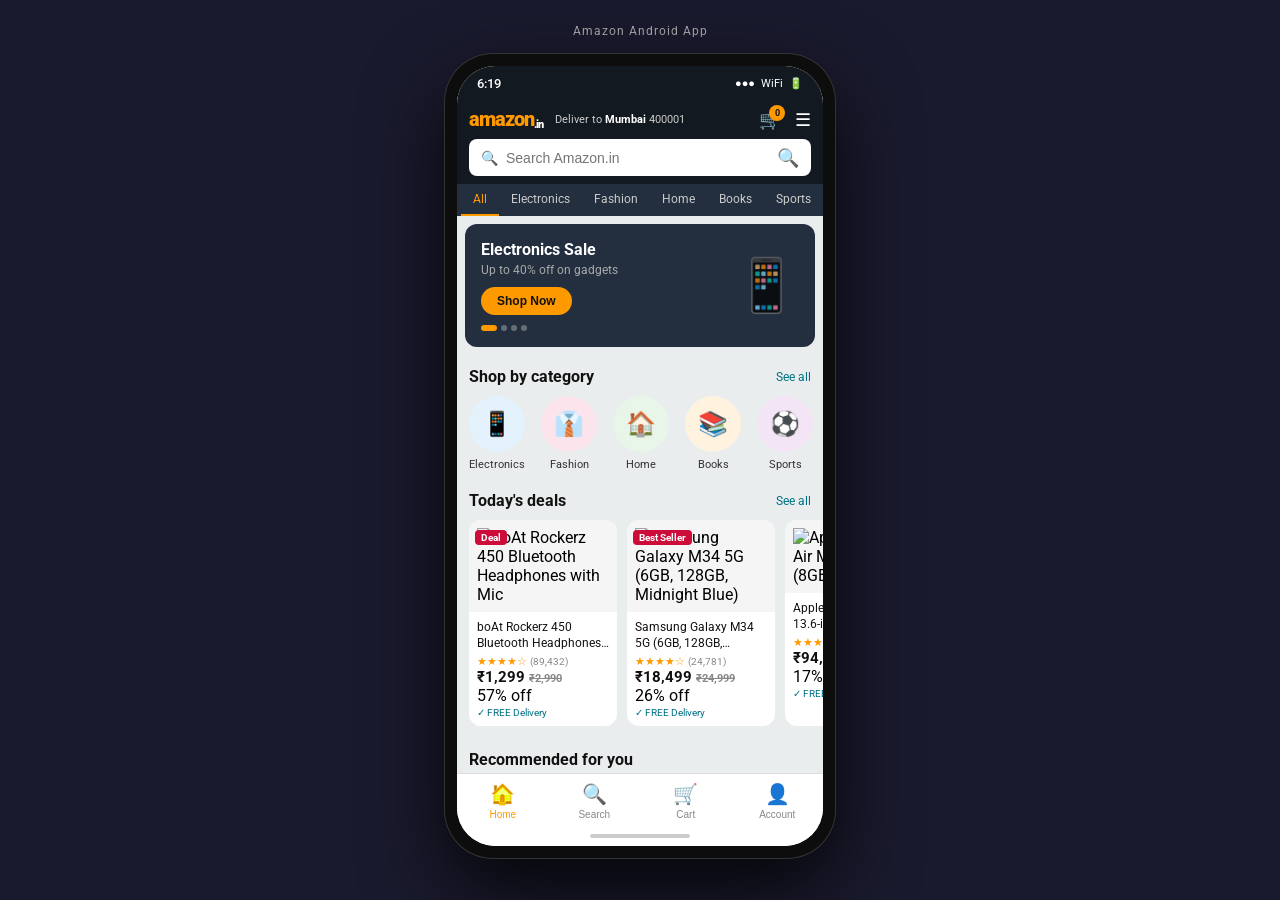
==== index.html @ 2bf2f140 "feat: restructure amazon android app into modular architecture - Extract monolithic HTML into separa" ====
<!DOCTYPE html>
<html lang="en">
<head>
    <meta charset="UTF-8">
    <meta name="viewport" content="width=device-width, initial-scale=1.0">
    <title>Amazon Android App</title>
    <link href="https://fonts.googleapis.com/css2?family=Roboto:wght@400;500;700;900&display=swap" rel="stylesheet">
    <link rel="stylesheet" href="assets/css/styles.css">
</head>
<body>
    <div class="scene">
        <div class="label">Amazon Android App</div>
        <div class="device">
            <div class="device-inner">

                <!-- STATUS BAR -->
                <div class="status-bar">
                    <span class="status-time" id="statusTime">9:41</span>
                    <div class="status-icons">
                        <span>&#9679;&#9679;&#9679;</span>
                        <span>WiFi</span>
                        <span>&#128267;</span>
                    </div>
                </div>

                <!-- SCROLLABLE APP -->
                <div class="app-scroll" id="appScroll">

                    <!-- HOME PAGE -->
                    <div id="homePage">
                        <!-- TOP BAR -->
                        <div class="top-bar">
                            <div class="top-bar-row1">
                                <div class="logo-txt">amazon<span>.in</span></div>
                                <div class="deliver-chip">Deliver to <b>Mumbai</b> 400001</div>
                                <div class="top-icons">
                                    <div class="top-icon" onclick="showPage('cart')">&#128722;<div class="badge-dot" id="cartBadge">0</div></div>
                                    <div class="top-icon">&#9776;</div>
                                </div>
                            </div>
                            <div class="search-row" onclick="focusSearch()">
                                <span style="color:#888;font-size:14px">&#128269;</span>
                                <input id="searchBox" placeholder="Search Amazon.in" style="font-size:14px" onkeydown="if(event.key==='Enter')doSearch()">
                                <span class="search-icon" onclick="doSearch()">&#128269;</span>
                            </div>
                        </div>

                        <!-- CAT TABS -->
                        <div class="cat-tabs" id="catTabs">
                            <div class="cat-tab active" onclick="setTab(this,'All')">All</div>
                            <div class="cat-tab" onclick="setTab(this,'Electronics')">Electronics</div>
                            <div class="cat-tab" onclick="setTab(this,'Fashion')">Fashion</div>
                            <div class="cat-tab" onclick="setTab(this,'Home')">Home</div>
                            <div class="cat-tab" onclick="setTab(this,'Books')">Books</div>
                            <div class="cat-tab" onclick="setTab(this,'Sports')">Sports</div>
                            <div class="cat-tab" onclick="setTab(this,'Toys')">Toys</div>
                            <div class="cat-tab" onclick="setTab(this,'Beauty')">Beauty</div>
                        </div>

                        <!-- BANNER -->
                        <div class="banner" id="heroBanner">
                            <div class="banner-content">
                                <h3 id="bannerTitle">Electronics Sale</h3>
                                <p id="bannerSub">Up to 40% off on gadgets</p>
                                <button class="banner-btn" id="bannerBtn" onclick="bannerClick()">Shop Now</button>
                                <div class="banner-dots">
                                    <div class="bdot a" id="bd0"></div>
                                    <div class="bdot" id="bd1"></div>
                                    <div class="bdot" id="bd2"></div>
                                    <div class="bdot" id="bd3"></div>
                                </div>
                            </div>
                            <div class="banner-emoji" id="bannerEmoji">&#128241;</div>
                        </div>

                        <!-- CATEGORIES -->
                        <div class="sec-hdr">
                            <h4>Shop by category</h4>
                            <a>See all</a>
                        </div>
                        <div class="cat-icons">
                            <div class="cat-icon-item" onclick="filterCat('Electronics')">
                                <div class="cat-circle" style="background:#E3F2FD">&#128241;</div>
                                <span>Electronics</span>
                            </div>
                            <div class="cat-icon-item" onclick="filterCat('Fashion')">
                                <div class="cat-circle" style="background:#FCE4EC">&#128084;</div>
                                <span>Fashion</span>
                            </div>
                            <div class="cat-icon-item" onclick="filterCat('Home')">
                                <div class="cat-circle" style="background:#E8F5E9">&#127968;</div>
                                <span>Home</span>
                            </div>
                            <div class="cat-icon-item" onclick="filterCat('Books')">
                                <div class="cat-circle" style="background:#FFF3E0">&#128218;</div>
                                <span>Books</span>
                            </div>
                            <div class="cat-icon-item" onclick="filterCat('Sports')">
                                <div class="cat-circle" style="background:#F3E5F5">&#9917;</div>
                                <span>Sports</span>
                            </div>
                            <div class="cat-icon-item" onclick="filterCat('Toys')">
                                <div class="cat-circle" style="background:#E0F7FA">&#127921;</div>
                                <span>Toys</span>
                            </div>
                            <div class="cat-icon-item" onclick="filterCat('Beauty')">
                                <div class="cat-circle" style="background:#FBE9E7">&#128138;</div>
                                <span>Beauty</span>
                            </div>
                            <div class="cat-icon-item" onclick="filterCat('Grocery')">
                                <div class="cat-circle" style="background:#E8F5E9">&#127825;</div>
                                <span>Grocery</span>
                            </div>
                        </div>

                        <!-- DEALS -->
                        <div class="sec-hdr">
                            <h4 id="dealsTitle">Today's deals</h4>
                            <a onclick="filterCat('All')">See all</a>
                        </div>
                        <div class="deals-row" id="dealsRow"></div>

                        <!-- PRODUCTS -->
                        <div class="sec-hdr">
                            <h4 id="prodTitle">Recommended for you</h4>
                        </div>
                        <div class="product-list" id="prodList"></div>
                    </div>

                    <!-- PRODUCT DETAIL PAGE -->
                    <div id="detailPage" style="display:none">
                        <div class="pd-topbar">
                            <div class="pd-back" onclick="goHome()">&#8592;</div>
                            <input class="pd-search" placeholder="Search Amazon.in" value="">
                            <div class="pd-icons">
                                <span style="color:#fff;font-size:18px;cursor:pointer" onclick="showPage('cart')">&#128722;</span>
                                <span style="color:#fff;font-size:18px;cursor:pointer">&#8942;</span>
                            </div>
                        </div>
                        <div id="pdContent"></div>
                    </div>

                    <!-- CART PAGE -->
                    <div id="cartPage" style="display:none">
                        <div class="cart-topbar">
                            <div class="pd-back" onclick="goHome()" style="color:#fff;font-size:20px;cursor:pointer">&#8592;</div>
                            <div class="cart-topbar-title">My Cart (<span id="cartCountH">0</span>)</div>
                        </div>
                        <div class="cart-body" id="cartBody"></div>
                    </div>

                </div>

                <!-- BOTTOM NAV -->
                <div class="bottom-nav">
                    <button class="nav-btn active" id="navHome" onclick="goHome();setNav('navHome')">
                        <span class="n-icon">&#127968;</span>
                        <span class="n-label">Home</span>
                    </button>
                    <button class="nav-btn" id="navSearch" onclick="setNav('navSearch')">
                        <span class="n-icon">&#128269;</span>
                        <span class="n-label">Search</span>
                    </button>
                    <button class="nav-btn" id="navCart" onclick="showPage('cart');setNav('navCart')">
                        <span class="n-icon">&#128722;</span>
                        <span class="n-label">Cart</span>
                    </button>
                    <button class="nav-btn" id="navAccount" onclick="setNav('navAccount')">
                        <span class="n-icon">&#128100;</span>
                        <span class="n-label">Account</span>
                    </button>
                </div>

                <!-- HOME INDICATOR -->
                <div class="home-indicator">
                    <div class="home-bar"></div>
                </div>

                <!-- TOAST -->
                <div class="toast-r" id="toastR"></div>

            </div>
        </div>
    </div>

    <script src="assets/js/app.js"></script>
</body>
</html>
---- assets/css/styles.css ----
/* Amazon Android App Styles */

/* RESET AND BASE STYLES */
* {
    margin: 0;
    padding: 0;
    box-sizing: border-box;
}

body {
    font-family: 'Roboto', Arial, sans-serif;
    background: #1a1a2e;
    display: flex;
    justify-content: center;
    padding: 24px 12px 40px;
    min-height: 100vh;
}

.scene {
    display: flex;
    flex-direction: column;
    align-items: center;
    gap: 16px;
}

.label {
    color: #aaa;
    font-size: 12px;
    letter-spacing: 1px;
}

/* ANDROID DEVICE FRAME */
.device {
    width: 390px;
    background: #0d0d0d;
    border-radius: 48px;
    padding: 12px;
    box-shadow: 0 0 0 1px #333, 0 32px 80px rgba(0, 0, 0, 0.8);
}

.device-inner {
    background: #fff;
    border-radius: 38px;
    overflow: hidden;
    height: 780px;
    display: flex;
    flex-direction: column;
    position: relative;
}

/* STATUS BAR */
.status-bar {
    background: #131921;
    padding: 10px 20px 6px;
    display: flex;
    justify-content: space-between;
    align-items: center;
    flex-shrink: 0;
}

.status-time {
    color: #fff;
    font-size: 13px;
    font-weight: 500;
}

.status-icons {
    display: flex;
    gap: 6px;
    align-items: center;
}

.status-icons span {
    color: #fff;
    font-size: 11px;
}

/* SCROLLABLE CONTENT */
.app-scroll {
    flex: 1;
    overflow-y: auto;
    background: #EAEDED;
    scroll-behavior: smooth;
}

.app-scroll::-webkit-scrollbar {
    display: none;
}

/* TOP APP BAR */
.top-bar {
    background: #131921;
    padding: 10px 12px 8px;
    position: sticky;
    top: 0;
    z-index: 100;
}

.top-bar-row1 {
    display: flex;
    align-items: center;
    gap: 8px;
    margin-bottom: 8px;
}

.logo-txt {
    color: #FF9900;
    font-size: 20px;
    font-weight: 900;
    letter-spacing: -1px;
}

.logo-txt span {
    color: #fff;
    font-size: 11px;
    vertical-align: bottom;
}

.deliver-chip {
    color: #ccc;
    font-size: 11px;
    margin-left: 4px;
}

.deliver-chip b {
    color: #fff;
}

.top-icons {
    margin-left: auto;
    display: flex;
    gap: 14px;
}

.top-icon {
    color: #fff;
    font-size: 18px;
    cursor: pointer;
    position: relative;
}

.badge-dot {
    position: absolute;
    top: -4px;
    right: -4px;
    background: #FF9900;
    color: #111;
    font-size: 9px;
    width: 16px;
    height: 16px;
    border-radius: 50%;
    display: flex;
    align-items: center;
    justify-content: center;
    font-weight: 700;
}

.search-row {
    display: flex;
    align-items: center;
    background: #fff;
    border-radius: 8px;
    padding: 8px 12px;
    gap: 8px;
}

.search-row input {
    flex: 1;
    border: none;
    outline: none;
    font-size: 14px;
    color: #111;
    background: transparent;
}

.search-icon {
    color: #FF9900;
    font-size: 18px;
    cursor: pointer;
}

/* CATEGORY TABS */
.cat-tabs {
    background: #232F3E;
    display: flex;
    overflow-x: auto;
    padding: 0 4px;
}

.cat-tabs::-webkit-scrollbar {
    display: none;
}

.cat-tab {
    color: #ccc;
    font-size: 12px;
    padding: 8px 12px;
    white-space: nowrap;
    cursor: pointer;
    border-bottom: 2px solid transparent;
    flex-shrink: 0;
}

.cat-tab.active {
    color: #FF9900;
    border-bottom-color: #FF9900;
}

/* BANNER */
.banner {
    background: #232F3E;
    margin: 8px;
    border-radius: 12px;
    padding: 16px;
    display: flex;
    align-items: center;
    justify-content: space-between;
    cursor: pointer;
    position: relative;
    overflow: hidden;
}

.banner-content h3 {
    color: #fff;
    font-size: 16px;
    font-weight: 700;
    margin-bottom: 4px;
}

.banner-content p {
    color: #aaa;
    font-size: 12px;
    margin-bottom: 10px;
}

.banner-btn {
    background: #FF9900;
    color: #111;
    border: none;
    border-radius: 20px;
    padding: 7px 16px;
    font-size: 12px;
    font-weight: 700;
    cursor: pointer;
}

.banner-emoji {
    font-size: 52px;
    opacity: .7;
}

.banner-dots {
    display: flex;
    gap: 4px;
    margin-top: 10px;
}

.bdot {
    width: 6px;
    height: 6px;
    border-radius: 50%;
    background: rgba(255, 255, 255, .3);
}

.bdot.a {
    background: #FF9900;
    width: 16px;
    border-radius: 3px;
}

/* SECTION HEADER */
.sec-hdr {
    display: flex;
    align-items: center;
    justify-content: space-between;
    padding: 12px 12px 6px;
}

.sec-hdr h4 {
    font-size: 16px;
    font-weight: 700;
    color: #111;
}

.sec-hdr a {
    color: #007185;
    font-size: 12px;
    cursor: pointer;
}

/* CATEGORY ICONS ROW */
.cat-icons {
    display: flex;
    overflow-x: auto;
    padding: 4px 12px 8px;
    gap: 16px;
}

.cat-icons::-webkit-scrollbar {
    display: none;
}

.cat-icon-item {
    display: flex;
    flex-direction: column;
    align-items: center;
    gap: 6px;
    cursor: pointer;
    flex-shrink: 0;
}

.cat-circle {
    width: 56px;
    height: 56px;
    border-radius: 50%;
    display: flex;
    align-items: center;
    justify-content: center;
    font-size: 24px;
}

.cat-icon-item span {
    font-size: 11px;
    color: #333;
    text-align: center;
    max-width: 60px;
    line-height: 1.2;
}

/* DEAL CARDS */
.deals-row {
    display: flex;
    overflow-x: auto;
    padding: 4px 12px 12px;
    gap: 10px;
}

.deals-row::-webkit-scrollbar {
    display: none;
}

.deal-card {
    background: #fff;
    border-radius: 12px;
    width: 148px;
    flex-shrink: 0;
    overflow: hidden;
    cursor: pointer;
}

.deal-card:active {
    opacity: .9;
}

.deal-img {
    width: 148px;
    height: 148px;
    object-fit: contain;
    background: #f5f5f5;
    padding: 8px;
}

.deal-info {
    padding: 8px;
}

.deal-badge {
    background: #CC0C39;
    color: #fff;
    font-size: 10px;
    font-weight: 700;
    padding: 2px 6px;
    border-radius: 4px;
    display: inline-block;
    margin-bottom: 4px;
}

.deal-name {
    font-size: 12px;
    color: #111;
    line-height: 1.3;
    margin-bottom: 4px;
    display: -webkit-box;
    -webkit-line-clamp: 2;
    line-clamp: 2;
    -webkit-box-orient: vertical;
    overflow: hidden;
}

.deal-price {
    font-size: 15px;
    font-weight: 700;
    color: #111;
}

.deal-was {
    font-size: 11px;
    color: #888;
    text-decoration: line-through;
}

.deal-prime {
    color: #007185;
    font-size: 10px;
    margin-top: 2px;
}

.deal-stars {
    color: #FF9900;
    font-size: 11px;
}

/* PRODUCT LIST */
.product-list {
    padding: 0 8px 8px;
}

.prod-item {
    background: #fff;
    border-radius: 12px;
    display: flex;
    gap: 10px;
    padding: 10px;
    margin-bottom: 8px;
    cursor: pointer;
}

.prod-item:active {
    opacity: .9;
}

.prod-thumb {
    width: 90px;
    height: 90px;
    object-fit: contain;
    border-radius: 8px;
    background: #f5f5f5;
    flex-shrink: 0;
}

.prod-body {
    flex: 1;
    min-width: 0;
}

.prod-name {
    font-size: 13px;
    color: #111;
    line-height: 1.4;
    margin-bottom: 4px;
    display: -webkit-box;
    -webkit-line-clamp: 2;
    line-clamp: 2;
    -webkit-box-orient: vertical;
    overflow: hidden;
}

.prod-stars {
    color: #FF9900;
    font-size: 12px;
}

.prod-stars span {
    color: #555;
    font-size: 11px;
}

.prod-price {
    font-size: 16px;
    font-weight: 700;
    color: #111;
    margin-top: 2px;
}

.prod-was {
    font-size: 11px;
    color: #888;
}

.prod-off {
    color: #CC0C39;
    font-size: 11px;
    font-weight: 700;
}

.prod-prime {
    color: #007185;
    font-size: 11px;
}

.prod-cart-btn {
    background: #FFD814;
    border: none;
    border-radius: 20px;
    padding: 6px 14px;
    font-size: 12px;
    font-weight: 700;
    color: #111;
    cursor: pointer;
    margin-top: 6px;
    width: 100%;
}

/* PRODUCT DETAIL PAGE */
.pd-page {
    background: #fff;
    display: none;
}

.pd-page.show {
    display: block;
}

.pd-topbar {
    background: #131921;
    padding: 12px;
    display: flex;
    align-items: center;
    gap: 10px;
}

.pd-back {
    color: #fff;
    font-size: 20px;
    cursor: pointer;
    padding: 4px;
}

.pd-search {
    flex: 1;
    background: rgba(255, 255, 255, .12);
    border-radius: 6px;
    padding: 8px 12px;
    color: #fff;
    font-size: 13px;
    border: none;
    outline: none;
}

.pd-icons {
    display: flex;
    gap: 12px;
}

.pd-main-img {
    width: 100%;
    height: 280px;
    object-fit: contain;
    background: #f5f5f5;
    padding: 16px;
}

.pd-img-dots {
    display: flex;
    justify-content: center;
    gap: 5px;
    padding: 6px 0;
    background: #f5f5f5;
}

.pd-img-dot {
    width: 6px;
    height: 6px;
    border-radius: 50%;
    background: #ccc;
}

.pd-img-dot.a {
    background: #FF9900;
}

.pd-body {
    padding: 14px;
}

.pd-brand-tag {
    color: #007185;
    font-size: 12px;
    margin-bottom: 4px;
    cursor: pointer;
}

.pd-title {
    font-size: 15px;
    color: #111;
    line-height: 1.5;
    margin-bottom: 8px;
}

.pd-rating-row {
    display: flex;
    align-items: center;
    gap: 8px;
    margin-bottom: 10px;
}

.pd-rating-pill {
    background: #388E3C;
    color: #fff;
    font-size: 12px;
    padding: 3px 8px;
    border-radius: 4px;
    font-weight: 700;
}

.pd-rev-count {
    color: #007185;
    font-size: 12px;
    cursor: pointer;
}

.pd-price-block {
    background: #FFF3E0;
    border-radius: 10px;
    padding: 12px;
    margin-bottom: 10px;
}

.pd-current-price {
    font-size: 26px;
    font-weight: 700;
    color: #B12704;
}

.pd-save-row {
    display: flex;
    gap: 8px;
    align-items: center;
    margin-top: 2px;
}

.pd-mrp {
    font-size: 13px;
    color: #888;
}

.pd-off-badge {
    background: #CC0C39;
    color: #fff;
    font-size: 11px;
    padding: 2px 6px;
    border-radius: 4px;
    font-weight: 700;
}

.pd-prime-row {
    display: flex;
    align-items: center;
    gap: 6px;
    margin-top: 6px;
}

.pd-prime-badge {
    background: #007185;
    color: #fff;
    font-size: 11px;
    padding: 3px 8px;
    border-radius: 4px;
}

.pd-delivery {
    font-size: 12px;
    color: #555;
}

.pd-section {
    border-top: .5px solid #eee;
    padding: 12px 0;
}

.pd-section h5 {
    font-size: 13px;
    font-weight: 700;
    color: #111;
    margin-bottom: 6px;
}

.pd-section p {
    font-size: 13px;
    color: #444;
    line-height: 1.6;
}

.pd-row {
    display: flex;
    gap: 8px;
    padding: 4px 0;
    font-size: 13px;
}

.pd-row .lbl {
    color: #888;
    min-width: 90px;
}

.pd-row .val {
    color: #111;
    flex: 1;
}

.pd-stock {
    color: #388E3C;
    font-size: 13px;
    font-weight: 700;
    margin-bottom: 8px;
}

.qty-ctrl {
    display: flex;
    align-items: center;
    gap: 12px;
    margin: 10px 0;
}

.qty-btn-r {
    background: #f0f0f0;
    border: 1px solid #ddd;
    width: 34px;
    height: 34px;
    border-radius: 50%;
    font-size: 20px;
    font-weight: 300;
    cursor: pointer;
    display: flex;
    align-items: center;
    justify-content: center;
}

.qty-num-r {
    font-size: 16px;
    font-weight: 700;
    min-width: 24px;
    text-align: center;
}

.btn-addcart {
    width: 100%;
    background: #FFD814;
    border: 1px solid #FCD200;
    border-radius: 24px;
    padding: 13px;
    font-size: 15px;
    font-weight: 700;
    color: #111;
    cursor: pointer;
    margin-bottom: 8px;
}

.btn-buynow {
    width: 100%;
    background: #FF9900;
    border: 1px solid #e88a00;
    border-radius: 24px;
    padding: 13px;
    font-size: 15px;
    font-weight: 700;
    color: #111;
    cursor: pointer;
}

/* CART PAGE */
.cart-page {
    background: #EAEDED;
    display: none;
}

.cart-page.show {
    display: block;
}

.cart-topbar {
    background: #131921;
    padding: 12px 14px;
    display: flex;
    align-items: center;
    gap: 10px;
}

.cart-topbar-title {
    color: #fff;
    font-size: 17px;
    font-weight: 700;
    flex: 1;
}

.cart-body {
    padding: 8px;
}

.cart-card {
    background: #fff;
    border-radius: 12px;
    padding: 12px;
    margin-bottom: 8px;
}

.cart-item-row {
    display: flex;
    gap: 10px;
    margin-bottom: 10px;
}

.cart-item-img {
    width: 80px;
    height: 80px;
    object-fit: contain;
    background: #f5f5f5;
    border-radius: 8px;
    flex-shrink: 0;
}

.cart-item-det {
    flex: 1;
}

.cart-item-name {
    font-size: 13px;
    color: #111;
    line-height: 1.4;
    margin-bottom: 4px;
    display: -webkit-box;
    -webkit-line-clamp: 2;
    line-clamp: 2;
    -webkit-box-orient: vertical;
    overflow: hidden;
}

.cart-item-price {
    font-size: 16px;
    font-weight: 700;
    color: #B12704;
}

.cart-item-prime {
    color: #007185;
    font-size: 11px;
}

.cart-controls {
    display: flex;
    align-items: center;
    gap: 10px;
    border-top: .5px solid #eee;
    padding-top: 8px;
}

.cart-qty-btn {
    background: #f0f0f0;
    border: 1px solid #ddd;
    width: 30px;
    height: 30px;
    border-radius: 6px;
    font-size: 16px;
    cursor: pointer;
}

.cart-qty-num {
    font-size: 14px;
    font-weight: 700;
    min-width: 20px;
    text-align: center;
}

.cart-del-btn {
    margin-left: auto;
    color: #CC0C39;
    font-size: 12px;
    cursor: pointer;
    border: 1px solid #ddd;
    padding: 5px 10px;
    border-radius: 6px;
    background: #fff;
}

.cart-summary {
    background: #fff;
    border-radius: 12px;
    padding: 14px;
    margin-bottom: 8px;
}

.cart-summary h4 {
    font-size: 14px;
    color: #888;
    margin-bottom: 8px;
    text-transform: uppercase;
    letter-spacing: .5px;
}

.cart-row {
    display: flex;
    justify-content: space-between;
    font-size: 14px;
    padding: 3px 0;
}

.cart-row.total {
    font-size: 16px;
    font-weight: 700;
    color: #B12704;
    border-top: .5px solid #eee;
    margin-top: 6px;
    padding-top: 8px;
}

.btn-checkout-r {
    width: 100%;
    background: #FFD814;
    border: none;
    border-radius: 24px;
    padding: 15px;
    font-size: 16px;
    font-weight: 700;
    color: #111;
    cursor: pointer;
    margin-top: 4px;
}

.empty-cart-r {
    padding: 60px 20px;
    text-align: center;
}

.empty-cart-r .icon {
    font-size: 64px;
    margin-bottom: 16px;
}

.empty-cart-r h3 {
    font-size: 18px;
    color: #111;
    margin-bottom: 8px;
}

.empty-cart-r p {
    font-size: 13px;
    color: #888;
}

/* BOTTOM NAV */
.bottom-nav {
    background: #fff;
    border-top: .5px solid #ddd;
    display: flex;
    flex-shrink: 0;
    padding-bottom: env(safe-area-inset-bottom, 4px);
}

.nav-btn {
    flex: 1;
    padding: 8px 4px 6px;
    display: flex;
    flex-direction: column;
    align-items: center;
    gap: 3px;
    cursor: pointer;
    border: none;
    background: none;
}

.nav-btn .n-icon {
    font-size: 20px;
}

.nav-btn .n-label {
    font-size: 10px;
    color: #888;
}

.nav-btn.active .n-label {
    color: #FF9900;
}

.nav-btn.active .n-icon {
    filter: sepia(1) saturate(5) hue-rotate(5deg);
}

/* TOAST */
.toast-r {
    position: absolute;
    bottom: 70px;
    left: 50%;
    transform: translateX(-50%);
    background: #333;
    color: #fff;
    padding: 10px 20px;
    border-radius: 20px;
    font-size: 13px;
    white-space: nowrap;
    opacity: 0;
    transition: opacity .3s;
    pointer-events: none;
    z-index: 200;
}

.toast-r.show {
    opacity: 1;
}

/* ANDROID HOME INDICATOR */
.home-indicator {
    height: 20px;
    display: flex;
    align-items: center;
    justify-content: center;
    background: #fff;
    flex-shrink: 0;
}

.home-bar {
    width: 100px;
    height: 4px;
    background: #ccc;
    border-radius: 2px;
}

/* WISHLIST */
.wish-btn {
    position: absolute;
    top: 8px;
    right: 8px;
    background: rgba(255, 255, 255, .9);
    border: none;
    border-radius: 50%;
    width: 30px;
    height: 30px;
    font-size: 16px;
    cursor: pointer;
    display: flex;
    align-items: center;
    justify-content: center;
}
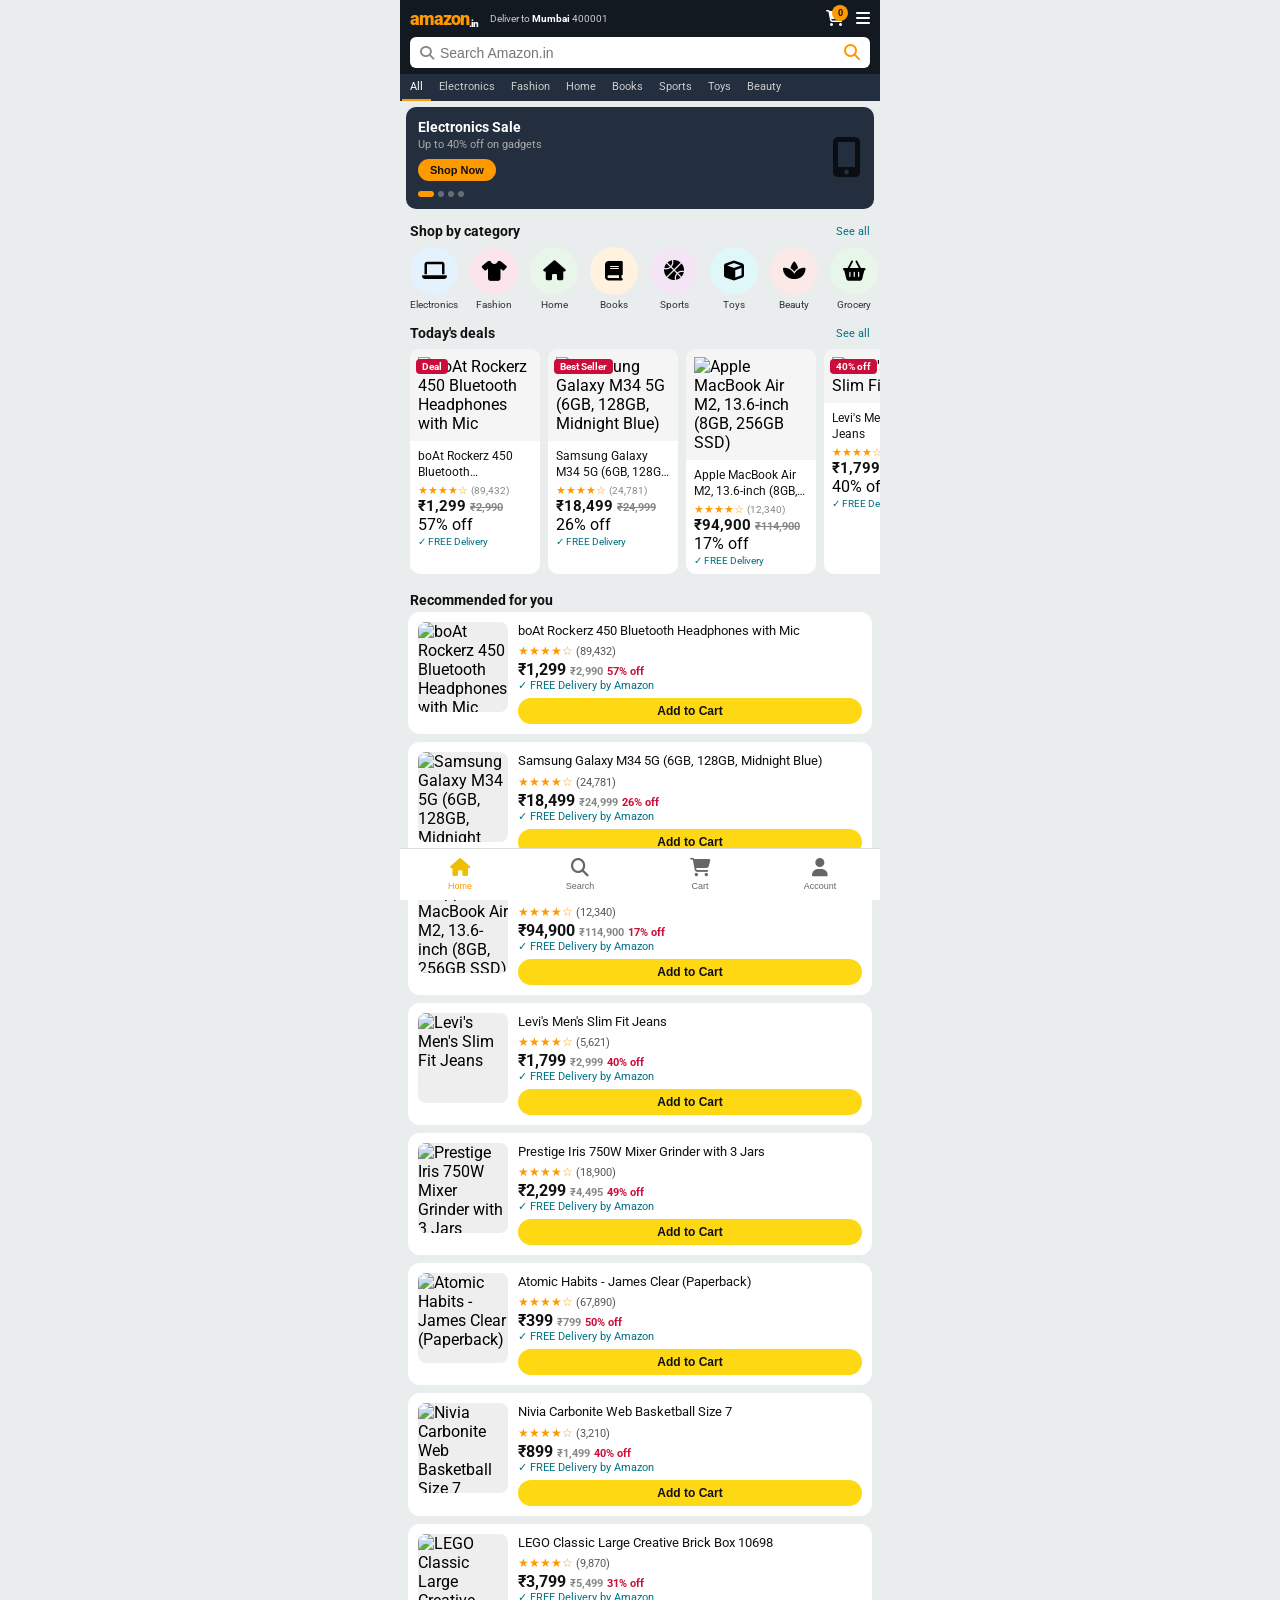
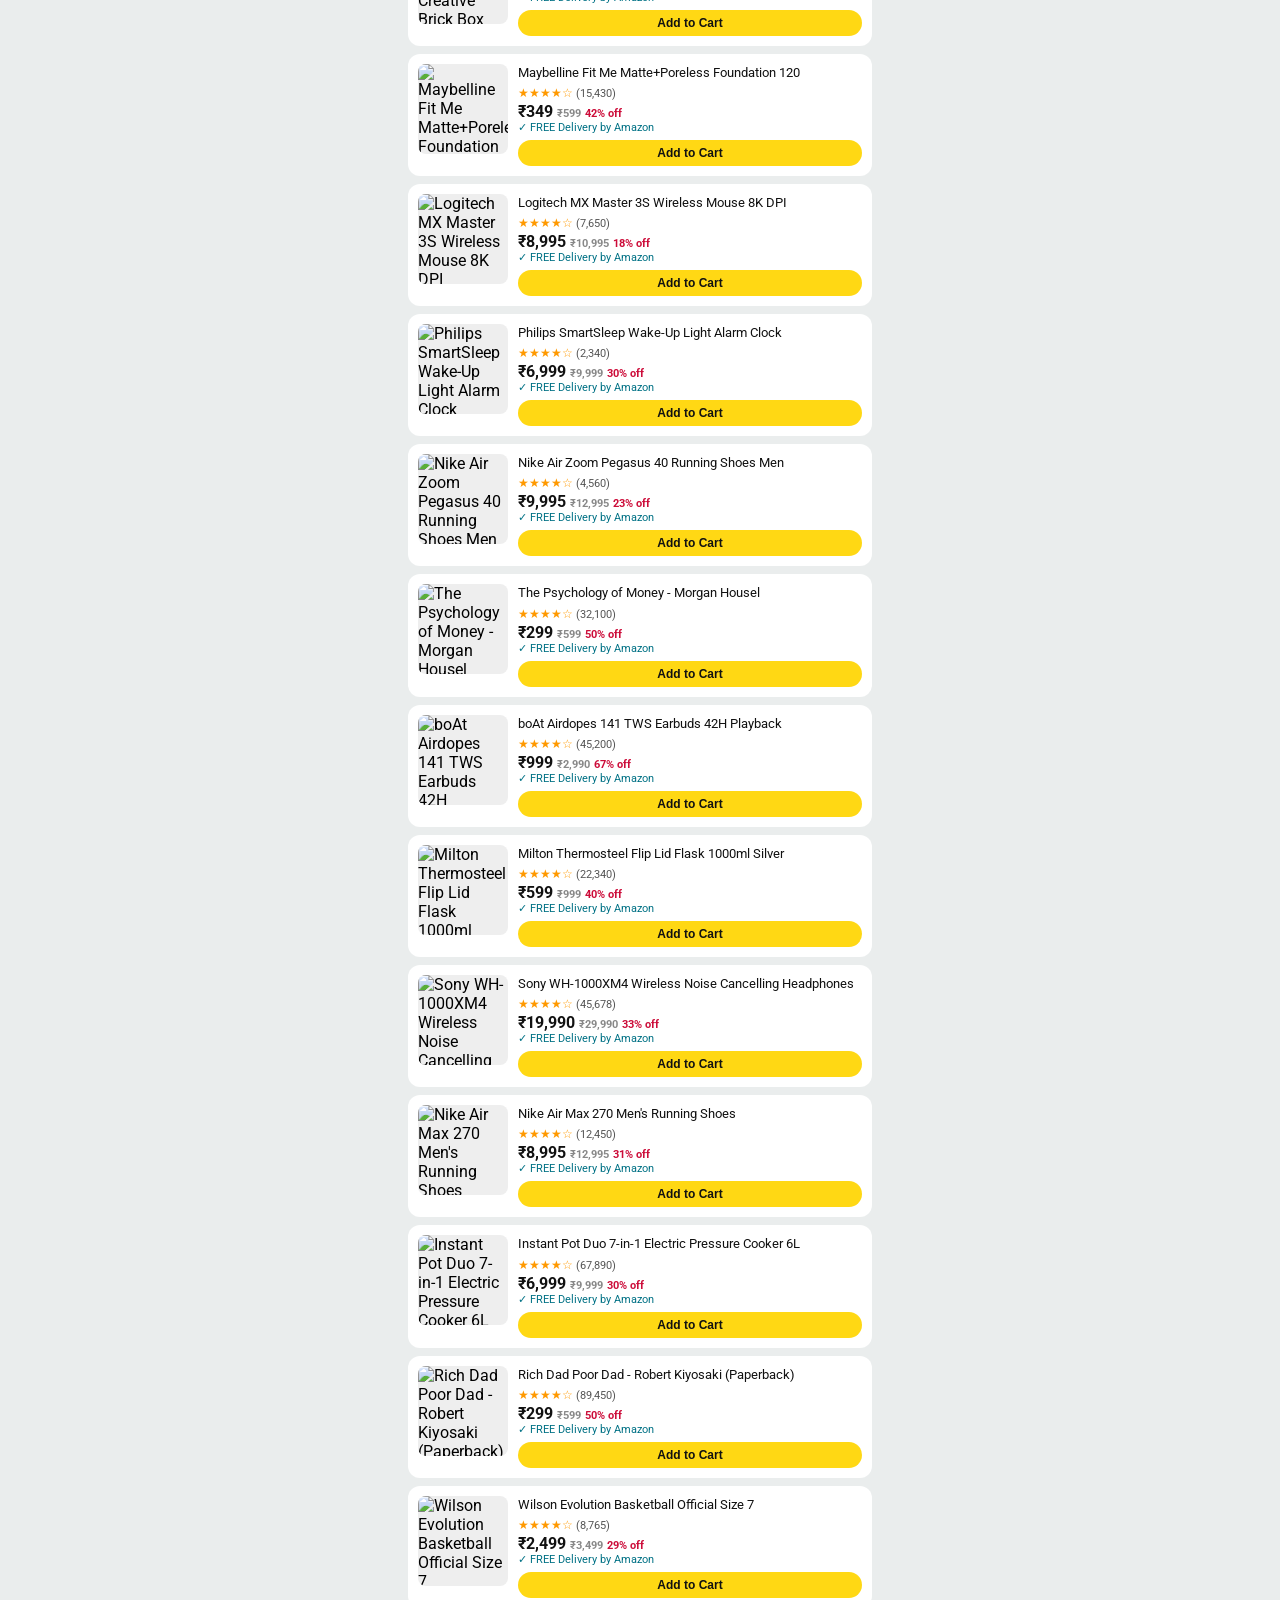
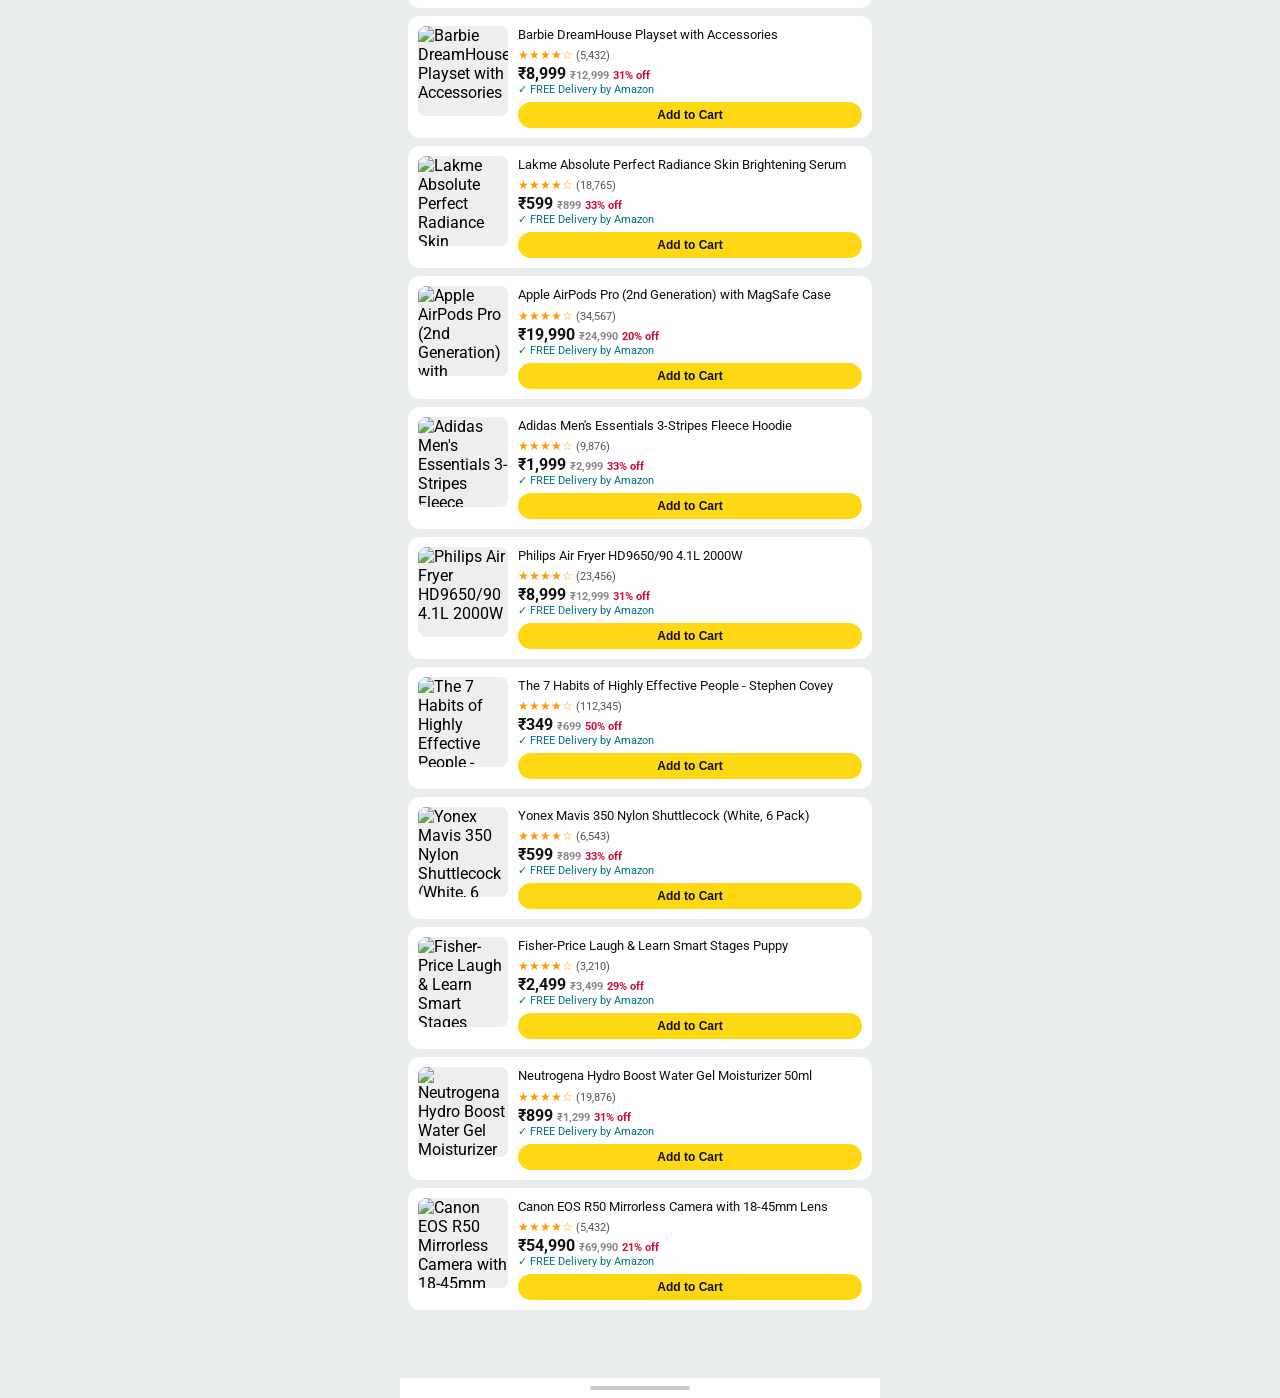
==== commit 56e3984f: "feat: transform amazon android app to production-ready full-screen experience - Replace all emoji ic" ====
--- a/index.html
+++ b/index.html
@@ -5,23 +5,11 @@
     <meta name="viewport" content="width=device-width, initial-scale=1.0">
     <title>Amazon Android App</title>
     <link href="https://fonts.googleapis.com/css2?family=Roboto:wght@400;500;700;900&display=swap" rel="stylesheet">
+    <link rel="stylesheet" href="https://cdnjs.cloudflare.com/ajax/libs/font-awesome/6.4.0/css/all.min.css">
     <link rel="stylesheet" href="assets/css/styles.css">
 </head>
 <body>
-    <div class="scene">
-        <div class="label">Amazon Android App</div>
-        <div class="device">
-            <div class="device-inner">
-
-                <!-- STATUS BAR -->
-                <div class="status-bar">
-                    <span class="status-time" id="statusTime">9:41</span>
-                    <div class="status-icons">
-                        <span>&#9679;&#9679;&#9679;</span>
-                        <span>WiFi</span>
-                        <span>&#128267;</span>
-                    </div>
-                </div>
+    <div class="app-container">
 
                 <!-- SCROLLABLE APP -->
                 <div class="app-scroll" id="appScroll">
@@ -34,14 +22,14 @@
                                 <div class="logo-txt">amazon<span>.in</span></div>
                                 <div class="deliver-chip">Deliver to <b>Mumbai</b> 400001</div>
                                 <div class="top-icons">
-                                    <div class="top-icon" onclick="showPage('cart')">&#128722;<div class="badge-dot" id="cartBadge">0</div></div>
-                                    <div class="top-icon">&#9776;</div>
+                                    <div class="top-icon" onclick="showPage('cart')"><i class="fas fa-shopping-cart"></i><div class="badge-dot" id="cartBadge">0</div></div>
+                                    <div class="top-icon"><i class="fas fa-bars"></i></div>
                                 </div>
                             </div>
                             <div class="search-row" onclick="focusSearch()">
-                                <span style="color:#888;font-size:14px">&#128269;</span>
+                                <i class="fas fa-search" style="color:#888;font-size:14px"></i>
                                 <input id="searchBox" placeholder="Search Amazon.in" style="font-size:14px" onkeydown="if(event.key==='Enter')doSearch()">
-                                <span class="search-icon" onclick="doSearch()">&#128269;</span>
+                                <span class="search-icon" onclick="doSearch()"><i class="fas fa-search"></i></span>
                             </div>
                         </div>
 
@@ -70,7 +58,7 @@
                                     <div class="bdot" id="bd3"></div>
                                 </div>
                             </div>
-                            <div class="banner-emoji" id="bannerEmoji">&#128241;</div>
+                            <div class="banner-emoji" id="bannerEmoji"><i class="fas fa-mobile-alt"></i></div>
                         </div>
 
                         <!-- CATEGORIES -->
@@ -80,35 +68,35 @@
                         </div>
                         <div class="cat-icons">
                             <div class="cat-icon-item" onclick="filterCat('Electronics')">
-                                <div class="cat-circle" style="background:#E3F2FD">&#128241;</div>
+                                <div class="cat-circle" style="background:#E3F2FD"><i class="fas fa-laptop"></i></div>
                                 <span>Electronics</span>
                             </div>
                             <div class="cat-icon-item" onclick="filterCat('Fashion')">
-                                <div class="cat-circle" style="background:#FCE4EC">&#128084;</div>
+                                <div class="cat-circle" style="background:#FCE4EC"><i class="fas fa-tshirt"></i></div>
                                 <span>Fashion</span>
                             </div>
                             <div class="cat-icon-item" onclick="filterCat('Home')">
-                                <div class="cat-circle" style="background:#E8F5E9">&#127968;</div>
+                                <div class="cat-circle" style="background:#E8F5E9"><i class="fas fa-home"></i></div>
                                 <span>Home</span>
                             </div>
                             <div class="cat-icon-item" onclick="filterCat('Books')">
-                                <div class="cat-circle" style="background:#FFF3E0">&#128218;</div>
+                                <div class="cat-circle" style="background:#FFF3E0"><i class="fas fa-book"></i></div>
                                 <span>Books</span>
                             </div>
                             <div class="cat-icon-item" onclick="filterCat('Sports')">
-                                <div class="cat-circle" style="background:#F3E5F5">&#9917;</div>
+                                <div class="cat-circle" style="background:#F3E5F5"><i class="fas fa-basketball-ball"></i></div>
                                 <span>Sports</span>
                             </div>
                             <div class="cat-icon-item" onclick="filterCat('Toys')">
-                                <div class="cat-circle" style="background:#E0F7FA">&#127921;</div>
+                                <div class="cat-circle" style="background:#E0F7FA"><i class="fas fa-cube"></i></div>
                                 <span>Toys</span>
                             </div>
                             <div class="cat-icon-item" onclick="filterCat('Beauty')">
-                                <div class="cat-circle" style="background:#FBE9E7">&#128138;</div>
+                                <div class="cat-circle" style="background:#FBE9E7"><i class="fas fa-spa"></i></div>
                                 <span>Beauty</span>
                             </div>
                             <div class="cat-icon-item" onclick="filterCat('Grocery')">
-                                <div class="cat-circle" style="background:#E8F5E9">&#127825;</div>
+                                <div class="cat-circle" style="background:#E8F5E9"><i class="fas fa-shopping-basket"></i></div>
                                 <span>Grocery</span>
                             </div>
                         </div>
@@ -130,11 +118,11 @@
                     <!-- PRODUCT DETAIL PAGE -->
                     <div id="detailPage" style="display:none">
                         <div class="pd-topbar">
-                            <div class="pd-back" onclick="goHome()">&#8592;</div>
+                            <div class="pd-back" onclick="goHome()"><i class="fas fa-arrow-left"></i></div>
                             <input class="pd-search" placeholder="Search Amazon.in" value="">
                             <div class="pd-icons">
-                                <span style="color:#fff;font-size:18px;cursor:pointer" onclick="showPage('cart')">&#128722;</span>
-                                <span style="color:#fff;font-size:18px;cursor:pointer">&#8942;</span>
+                                <span style="color:#fff;font-size:18px;cursor:pointer" onclick="showPage('cart')"><i class="fas fa-shopping-cart"></i></span>
+                                <span style="color:#fff;font-size:18px;cursor:pointer"><i class="fas fa-ellipsis-v"></i></span>
                             </div>
                         </div>
                         <div id="pdContent"></div>
@@ -143,7 +131,7 @@
                     <!-- CART PAGE -->
                     <div id="cartPage" style="display:none">
                         <div class="cart-topbar">
-                            <div class="pd-back" onclick="goHome()" style="color:#fff;font-size:20px;cursor:pointer">&#8592;</div>
+                            <div class="pd-back" onclick="goHome()" style="color:#fff;font-size:20px;cursor:pointer"><i class="fas fa-arrow-left"></i></div>
                             <div class="cart-topbar-title">My Cart (<span id="cartCountH">0</span>)</div>
                         </div>
                         <div class="cart-body" id="cartBody"></div>
@@ -154,19 +142,19 @@
                 <!-- BOTTOM NAV -->
                 <div class="bottom-nav">
                     <button class="nav-btn active" id="navHome" onclick="goHome();setNav('navHome')">
-                        <span class="n-icon">&#127968;</span>
+                        <span class="n-icon"><i class="fas fa-home"></i></span>
                         <span class="n-label">Home</span>
                     </button>
                     <button class="nav-btn" id="navSearch" onclick="setNav('navSearch')">
-                        <span class="n-icon">&#128269;</span>
+                        <span class="n-icon"><i class="fas fa-search"></i></span>
                         <span class="n-label">Search</span>
                     </button>
                     <button class="nav-btn" id="navCart" onclick="showPage('cart');setNav('navCart')">
-                        <span class="n-icon">&#128722;</span>
+                        <span class="n-icon"><i class="fas fa-shopping-cart"></i></span>
                         <span class="n-label">Cart</span>
                     </button>
                     <button class="nav-btn" id="navAccount" onclick="setNav('navAccount')">
-                        <span class="n-icon">&#128100;</span>
+                        <span class="n-icon"><i class="fas fa-user"></i></span>
                         <span class="n-label">Account</span>
                     </button>
                 </div>
@@ -180,8 +168,6 @@
                 <div class="toast-r" id="toastR"></div>
 
             </div>
-        </div>
-    </div>
 
     <script src="assets/js/app.js"></script>
 </body>
--- a/assets/css/styles.css
+++ b/assets/css/styles.css
@@ -9,70 +9,19 @@
 
 body {
     font-family: 'Roboto', Arial, sans-serif;
-    background: #1a1a2e;
-    display: flex;
-    justify-content: center;
-    padding: 24px 12px 40px;
+    background: #EAEDED;
+    margin: 0;
+    padding: 0;
     min-height: 100vh;
-}
-
-.scene {
-    display: flex;
-    flex-direction: column;
-    align-items: center;
-    gap: 16px;
-}
-
-.label {
-    color: #aaa;
-    font-size: 12px;
-    letter-spacing: 1px;
-}
-
-/* ANDROID DEVICE FRAME */
-.device {
-    width: 390px;
-    background: #0d0d0d;
-    border-radius: 48px;
-    padding: 12px;
-    box-shadow: 0 0 0 1px #333, 0 32px 80px rgba(0, 0, 0, 0.8);
-}
-
-.device-inner {
-    background: #fff;
-    border-radius: 38px;
-    overflow: hidden;
-    height: 780px;
+    overflow-x: hidden;
+}
+
+.app-container {
+    width: 100%;
+    min-height: 100vh;
     display: flex;
     flex-direction: column;
     position: relative;
-}
-
-/* STATUS BAR */
-.status-bar {
-    background: #131921;
-    padding: 10px 20px 6px;
-    display: flex;
-    justify-content: space-between;
-    align-items: center;
-    flex-shrink: 0;
-}
-
-.status-time {
-    color: #fff;
-    font-size: 13px;
-    font-weight: 500;
-}
-
-.status-icons {
-    display: flex;
-    gap: 6px;
-    align-items: center;
-}
-
-.status-icons span {
-    color: #fff;
-    font-size: 11px;
 }
 
 /* SCROLLABLE CONTENT */
@@ -90,7 +39,7 @@
 /* TOP APP BAR */
 .top-bar {
     background: #131921;
-    padding: 10px 12px 8px;
+    padding: 8px 10px 6px;
     position: sticky;
     top: 0;
     z-index: 100;
@@ -105,20 +54,20 @@
 
 .logo-txt {
     color: #FF9900;
-    font-size: 20px;
+    font-size: 18px;
     font-weight: 900;
     letter-spacing: -1px;
 }
 
 .logo-txt span {
     color: #fff;
-    font-size: 11px;
+    font-size: 10px;
     vertical-align: bottom;
 }
 
 .deliver-chip {
     color: #ccc;
-    font-size: 11px;
+    font-size: 10px;
     margin-left: 4px;
 }
 
@@ -129,12 +78,12 @@
 .top-icons {
     margin-left: auto;
     display: flex;
-    gap: 14px;
+    gap: 12px;
 }
 
 .top-icon {
     color: #fff;
-    font-size: 18px;
+    font-size: 16px;
     cursor: pointer;
     position: relative;
 }
@@ -159,23 +108,23 @@
     display: flex;
     align-items: center;
     background: #fff;
-    border-radius: 8px;
-    padding: 8px 12px;
-    gap: 8px;
+    border-radius: 6px;
+    padding: 6px 10px;
+    gap: 6px;
 }
 
 .search-row input {
     flex: 1;
     border: none;
     outline: none;
-    font-size: 14px;
+    font-size: 13px;
     color: #111;
     background: transparent;
 }
 
 .search-icon {
     color: #FF9900;
-    font-size: 18px;
+    font-size: 16px;
     cursor: pointer;
 }
 
@@ -184,7 +133,7 @@
     background: #232F3E;
     display: flex;
     overflow-x: auto;
-    padding: 0 4px;
+    padding: 0 2px;
 }
 
 .cat-tabs::-webkit-scrollbar {
@@ -193,25 +142,25 @@
 
 .cat-tab {
     color: #ccc;
-    font-size: 12px;
-    padding: 8px 12px;
+    font-size: 11px;
+    padding: 6px 8px;
+    cursor: pointer;
     white-space: nowrap;
-    cursor: pointer;
     border-bottom: 2px solid transparent;
-    flex-shrink: 0;
+    transition: all 0.2s;
 }
 
 .cat-tab.active {
-    color: #FF9900;
+    color: #fff;
     border-bottom-color: #FF9900;
 }
 
 /* BANNER */
 .banner {
     background: #232F3E;
-    margin: 8px;
-    border-radius: 12px;
-    padding: 16px;
+    margin: 6px;
+    border-radius: 10px;
+    padding: 12px;
     display: flex;
     align-items: center;
     justify-content: space-between;
@@ -222,30 +171,30 @@
 
 .banner-content h3 {
     color: #fff;
-    font-size: 16px;
-    font-weight: 700;
-    margin-bottom: 4px;
+    font-size: 14px;
+    font-weight: 700;
+    margin-bottom: 3px;
 }
 
 .banner-content p {
     color: #aaa;
-    font-size: 12px;
-    margin-bottom: 10px;
+    font-size: 11px;
+    margin-bottom: 8px;
 }
 
 .banner-btn {
     background: #FF9900;
     color: #111;
     border: none;
-    border-radius: 20px;
-    padding: 7px 16px;
-    font-size: 12px;
+    border-radius: 16px;
+    padding: 5px 12px;
+    font-size: 11px;
     font-weight: 700;
     cursor: pointer;
 }
 
 .banner-emoji {
-    font-size: 52px;
+    font-size: 40px;
     opacity: .7;
 }
 
@@ -273,18 +222,18 @@
     display: flex;
     align-items: center;
     justify-content: space-between;
-    padding: 12px 12px 6px;
+    padding: 8px 10px 4px;
 }
 
 .sec-hdr h4 {
-    font-size: 16px;
+    font-size: 14px;
     font-weight: 700;
     color: #111;
 }
 
 .sec-hdr a {
     color: #007185;
-    font-size: 12px;
+    font-size: 11px;
     cursor: pointer;
 }
 
@@ -292,8 +241,8 @@
 .cat-icons {
     display: flex;
     overflow-x: auto;
-    padding: 4px 12px 8px;
-    gap: 16px;
+    padding: 4px 10px 6px;
+    gap: 12px;
 }
 
 .cat-icons::-webkit-scrollbar {
@@ -304,26 +253,26 @@
     display: flex;
     flex-direction: column;
     align-items: center;
-    gap: 6px;
+    gap: 4px;
     cursor: pointer;
     flex-shrink: 0;
 }
 
 .cat-circle {
-    width: 56px;
-    height: 56px;
+    width: 48px;
+    height: 48px;
     border-radius: 50%;
     display: flex;
     align-items: center;
     justify-content: center;
-    font-size: 24px;
+    font-size: 20px;
 }
 
 .cat-icon-item span {
-    font-size: 11px;
+    font-size: 10px;
     color: #333;
     text-align: center;
-    max-width: 60px;
+    max-width: 50px;
     line-height: 1.2;
 }
 
@@ -331,8 +280,8 @@
 .deals-row {
     display: flex;
     overflow-x: auto;
-    padding: 4px 12px 12px;
-    gap: 10px;
+    padding: 4px 10px 10px;
+    gap: 8px;
 }
 
 .deals-row::-webkit-scrollbar {
@@ -341,8 +290,8 @@
 
 .deal-card {
     background: #fff;
-    border-radius: 12px;
-    width: 148px;
+    border-radius: 10px;
+    width: 130px;
     flex-shrink: 0;
     overflow: hidden;
     cursor: pointer;
@@ -940,39 +889,83 @@
 /* BOTTOM NAV */
 .bottom-nav {
     background: #fff;
-    border-top: .5px solid #ddd;
-    display: flex;
-    flex-shrink: 0;
-    padding-bottom: env(safe-area-inset-bottom, 4px);
+    border-top: 1px solid #ddd;
+    display: flex;
+    padding: 6px 0;
+    position: sticky;
+    bottom: 0;
+    z-index: 100;
 }
 
 .nav-btn {
     flex: 1;
-    padding: 8px 4px 6px;
     display: flex;
     flex-direction: column;
     align-items: center;
-    gap: 3px;
-    cursor: pointer;
+    gap: 2px;
+    background: none;
     border: none;
-    background: none;
-}
-
-.nav-btn .n-icon {
-    font-size: 20px;
-}
-
-.nav-btn .n-label {
-    font-size: 10px;
-    color: #888;
-}
-
+    padding: 3px;
+    cursor: pointer;
+    transition: all 0.2s;
+}
+
+.nav-btn.active {
+    color: #FF9900;
+}
+
+.n-icon {
+    font-size: 18px;
+    color: #666;
+}
+
+.n-label {
+    font-size: 9px;
+    color: #666;
+}
+
+.nav-btn.active .n-icon,
 .nav-btn.active .n-label {
     color: #FF9900;
 }
 
 .nav-btn.active .n-icon {
     filter: sepia(1) saturate(5) hue-rotate(5deg);
+}
+
+/* RESPONSIVE BREAKPOINTS */
+@media (max-width: 320px) {
+    .cat-circle {
+        width: 44px;
+        height: 44px;
+        font-size: 18px;
+    }
+    
+    .deal-card {
+        width: 120px;
+    }
+    
+    .logo-txt {
+        font-size: 16px;
+    }
+    
+    .deliver-chip {
+        display: none;
+    }
+}
+
+@media (min-width: 768px) {
+    .app-container {
+        max-width: 420px;
+        margin: 0 auto;
+    }
+}
+
+@media (min-width: 1024px) {
+    .app-container {
+        max-width: 480px;
+        margin: 0 auto;
+    }
 }
 
 /* TOAST */
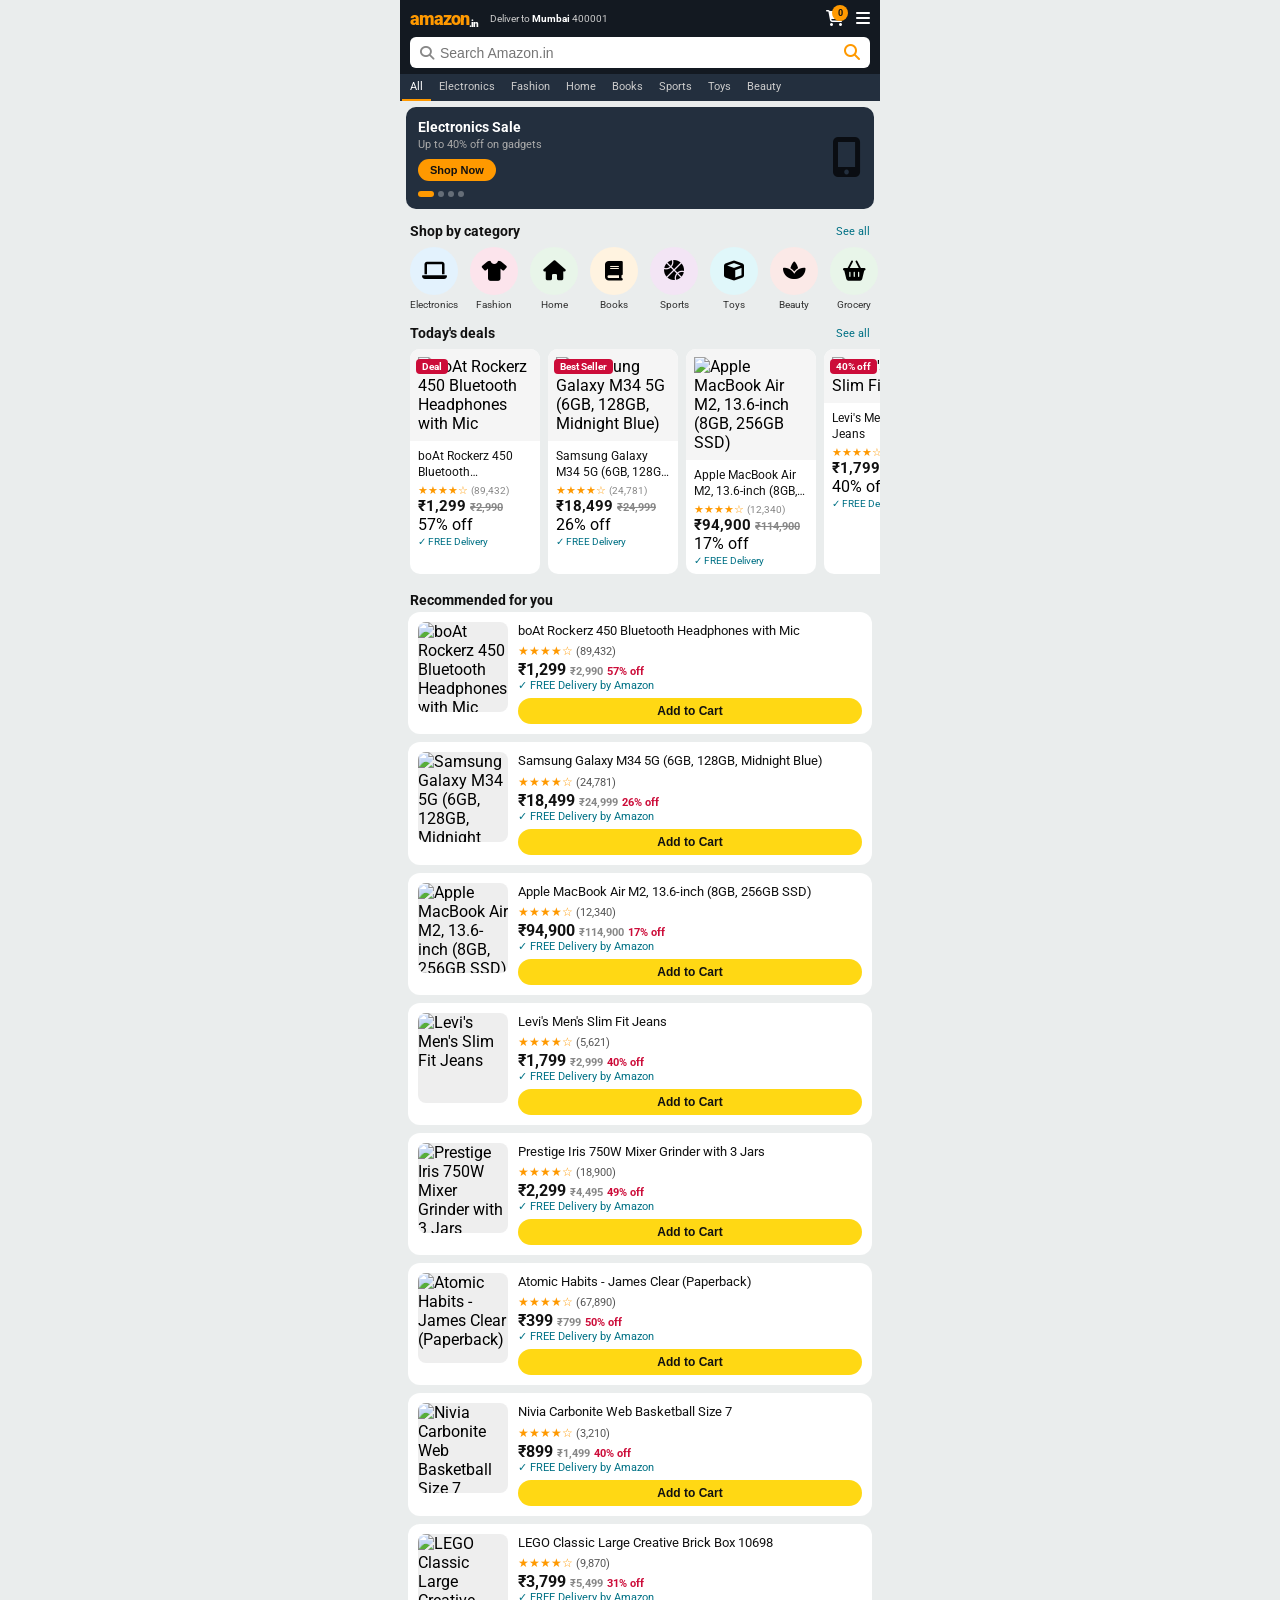
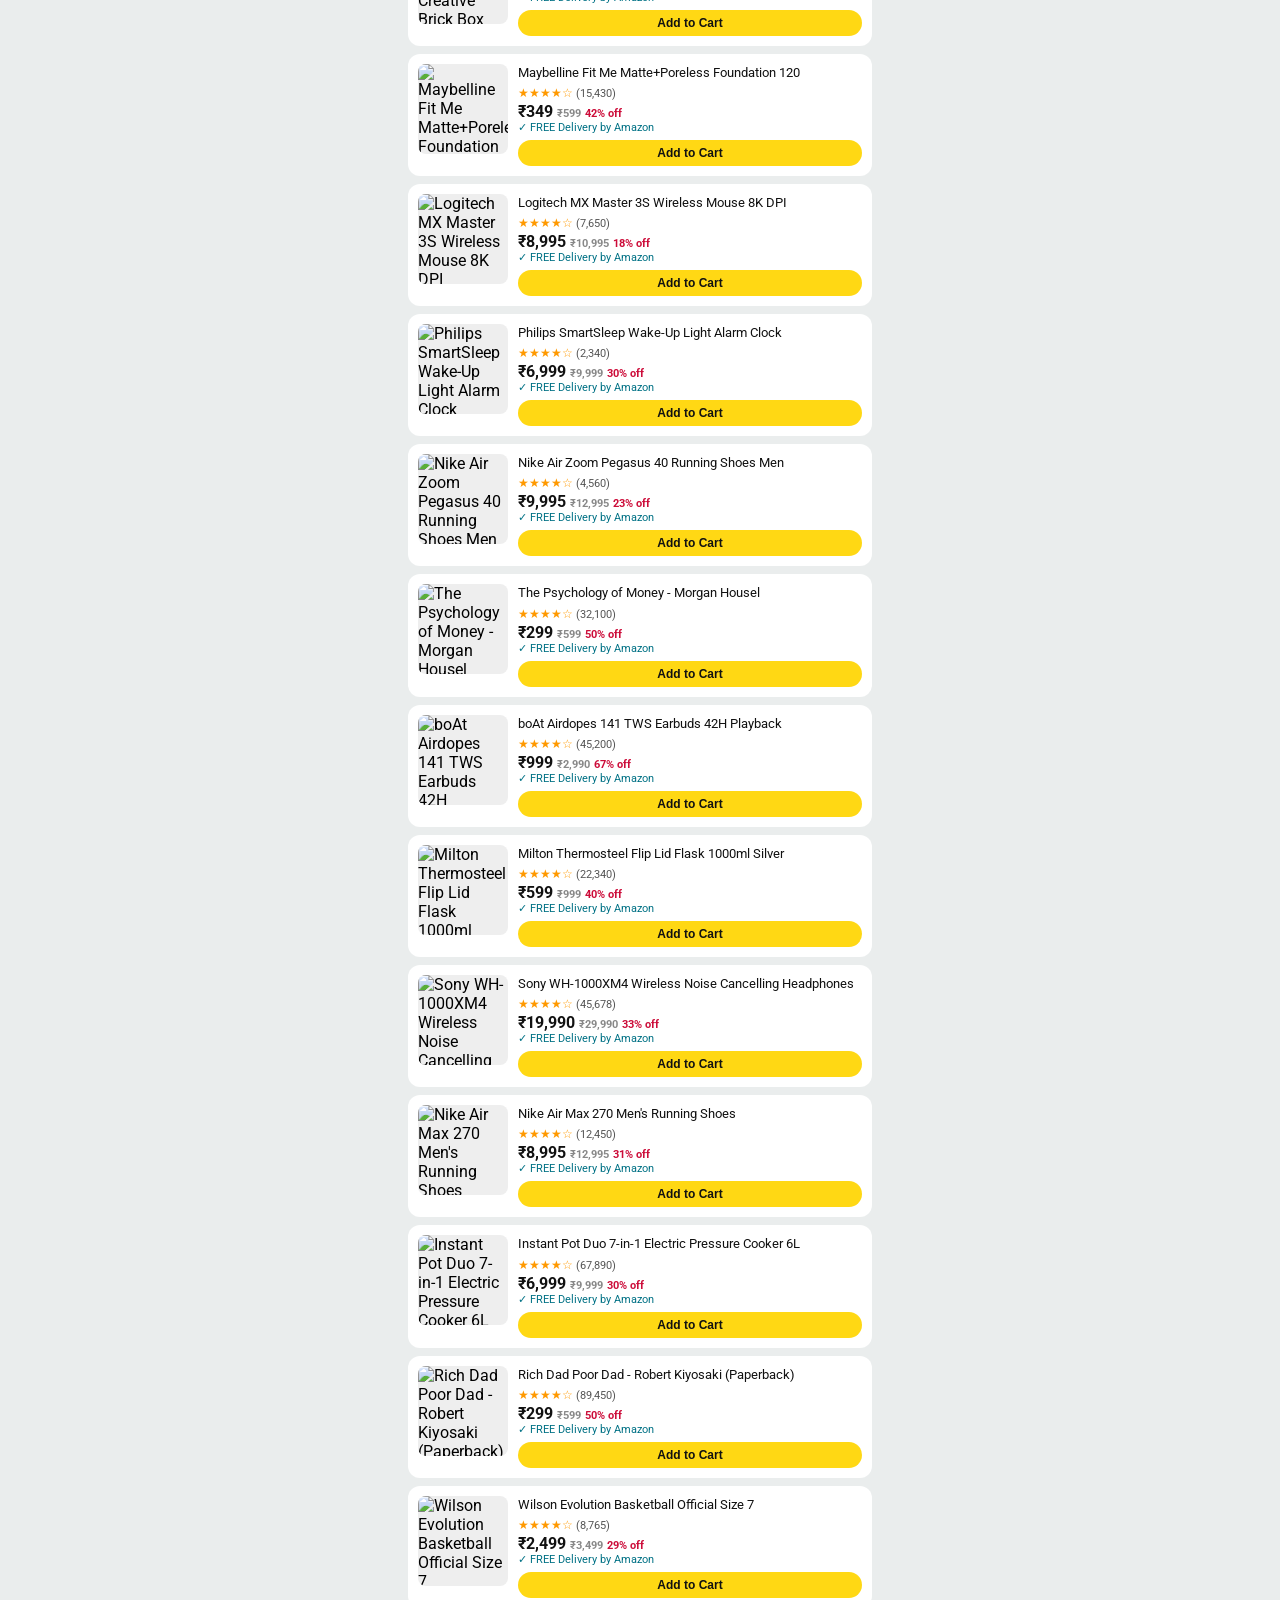
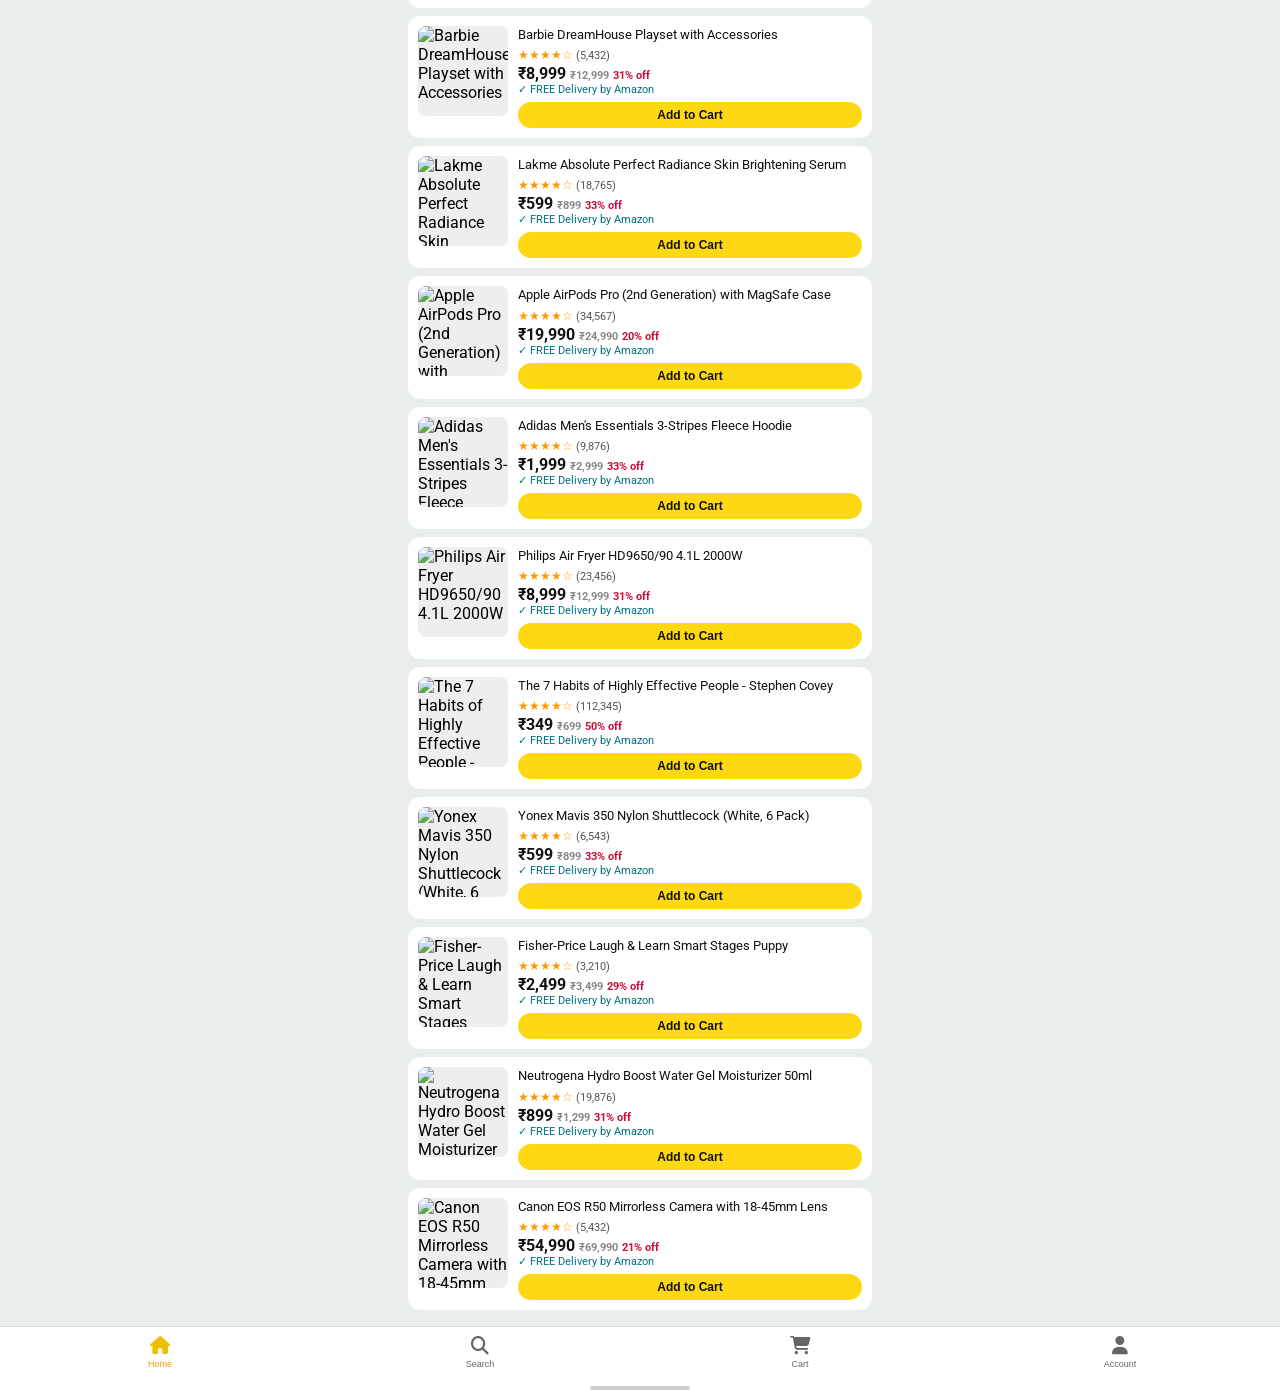
==== commit a8628db6: "feat: implement comprehensive checkout page with Android app layout optimization - Add complete mult" ====
--- a/index.html
+++ b/index.html
@@ -138,6 +138,165 @@
                     </div>
 
                 </div>
+
+                <!-- TOAST -->
+                <div class="toast-r" id="toastR"></div>
+
+                <!-- CHECKOUT PAGE -->
+                <div id="checkoutPage" style="display:none">
+                    <!-- CHECKOUT HEADER -->
+                    <div class="checkout-header">
+                        <div class="checkout-back" onclick="showPage('cart')"><i class="fas fa-arrow-left"></i></div>
+                        <div class="checkout-title">Checkout</div>
+                        <div class="checkout-steps">
+                            <div class="step active">1</div>
+                            <div class="step">2</div>
+                            <div class="step">3</div>
+                        </div>
+                    </div>
+
+                    <!-- CHECKOUT CONTENT -->
+                    <div class="checkout-content">
+                        <!-- SHIPPING ADDRESS -->
+                    <div class="checkout-section">
+                        <div class="section-header">
+                            <h3><i class="fas fa-map-marker-alt"></i> Shipping Address</h3>
+                        </div>
+                        <div class="address-card selected">
+                            <div class="address-radio">
+                                <input type="radio" name="address" id="address1" checked>
+                                <label for="address1"></label>
+                            </div>
+                            <div class="address-content">
+                                <div class="address-name">John Doe</div>
+                                <div class="address-text">
+                                    123 Main Street, Apt 4B<br>
+                                    Mumbai, Maharashtra 400001<br>
+                                    Phone: +91 98765 43210
+                                </div>
+                                <button class="address-edit"><i class="fas fa-edit"></i></button>
+                            </div>
+                        </div>
+                        <button class="add-address-btn">
+                            <i class="fas fa-plus"></i> Add New Address
+                        </button>
+                    </div>
+
+                    <!-- DELIVERY OPTIONS -->
+                    <div class="checkout-section">
+                        <div class="section-header">
+                            <h3><i class="fas fa-truck"></i> Delivery Options</h3>
+                        </div>
+                        <div class="delivery-options">
+                            <div class="delivery-option selected">
+                                <div class="delivery-radio">
+                                    <input type="radio" name="delivery" id="standard" checked>
+                                    <label for="standard"></label>
+                                </div>
+                                <div class="delivery-content">
+                                    <div class="delivery-title">Standard Delivery</div>
+                                    <div class="delivery-date">Tomorrow, 8:00 AM - 8:00 PM</div>
+                                    <div class="delivery-price">FREE</div>
+                                </div>
+                            </div>
+                            <div class="delivery-option">
+                                <div class="delivery-radio">
+                                    <input type="radio" name="delivery" id="express">
+                                    <label for="express"></label>
+                                </div>
+                                <div class="delivery-content">
+                                    <div class="delivery-title">Express Delivery</div>
+                                    <div class="delivery-date">Today, 6:00 PM - 10:00 PM</div>
+                                    <div class="delivery-price">₹99</div>
+                                </div>
+                            </div>
+                        </div>
+                    </div>
+
+                    <!-- PAYMENT METHOD -->
+                    <div class="checkout-section">
+                        <div class="section-header">
+                            <h3><i class="fas fa-credit-card"></i> Payment Method</h3>
+                        </div>
+                        <div class="payment-options">
+                            <div class="payment-option selected">
+                                <div class="payment-radio">
+                                    <input type="radio" name="payment" id="card" checked>
+                                    <label for="card"></label>
+                                </div>
+                                <div class="payment-content">
+                                    <div class="payment-title">Credit/Debit Card</div>
+                                    <div class="payment-icons">
+                                        <i class="fab fa-cc-visa"></i>
+                                        <i class="fab fa-cc-mastercard"></i>
+                                        <i class="fab fa-cc-amex"></i>
+                                    </div>
+                                </div>
+                            </div>
+                            <div class="payment-option">
+                                <div class="payment-radio">
+                                    <input type="radio" name="payment" id="upi">
+                                    <label for="upi"></label>
+                                </div>
+                                <div class="payment-content">
+                                    <div class="payment-title">UPI</div>
+                                    <div class="payment-icons">
+                                        <i class="fas fa-mobile-alt"></i>
+                                    </div>
+                                </div>
+                            </div>
+                            <div class="payment-option">
+                                <div class="payment-radio">
+                                    <input type="radio" name="payment" id="cod">
+                                    <label for="cod"></label>
+                                </div>
+                                <div class="payment-content">
+                                    <div class="payment-title">Cash on Delivery</div>
+                                    <div class="payment-icons">
+                                        <i class="fas fa-money-bill-wave"></i>
+                                    </div>
+                                </div>
+                            </div>
+                        </div>
+                    </div>
+
+                    <!-- ORDER SUMMARY -->
+                    <div class="checkout-section">
+                        <div class="section-header">
+                            <h3><i class="fas fa-receipt"></i> Order Summary</h3>
+                        </div>
+                        <div class="order-summary">
+                            <div class="summary-items" id="checkoutItems">
+                                <!-- Cart items will be populated here -->
+                            </div>
+                            <div class="summary-row">
+                                <span>Subtotal</span>
+                                <span id="checkoutSubtotal">₹0</span>
+                            </div>
+                            <div class="summary-row">
+                                <span>Delivery Charges</span>
+                                <span style="color:#388E3C">FREE</span>
+                            </div>
+                            <div class="summary-row total">
+                                <span>Total Amount</span>
+                                <span id="checkoutTotal">₹0</span>
+                            </div>
+                        </div>
+                    </div>
+                    </div>
+
+                    <!-- PLACE ORDER BUTTON -->
+                    <div class="checkout-actions">
+                        <button class="btn-place-order" onclick="placeOrder()">
+                            <i class="fas fa-lock"></i> Place Order
+                        </button>
+                        <div class="secure-text">
+                            <i class="fas fa-shield-alt"></i> Secure checkout powered by Amazon
+                        </div>
+                    </div>
+                </div>
+
+            </div>
 
                 <!-- BOTTOM NAV -->
                 <div class="bottom-nav">
@@ -164,11 +323,6 @@
                     <div class="home-bar"></div>
                 </div>
 
-                <!-- TOAST -->
-                <div class="toast-r" id="toastR"></div>
-
-            </div>
-
     <script src="assets/js/app.js"></script>
 </body>
 </html>
--- a/assets/css/styles.css
+++ b/assets/css/styles.css
@@ -24,7 +24,6 @@
     position: relative;
 }
 
-/* SCROLLABLE CONTENT */
 .app-scroll {
     flex: 1;
     overflow-y: auto;
@@ -892,9 +891,9 @@
     border-top: 1px solid #ddd;
     display: flex;
     padding: 6px 0;
-    position: sticky;
-    bottom: 0;
+    position: relative;
     z-index: 100;
+    flex-shrink: 0;
 }
 
 .nav-btn {
@@ -998,6 +997,7 @@
     justify-content: center;
     background: #fff;
     flex-shrink: 0;
+    position: relative;
 }
 
 .home-bar {
@@ -1023,3 +1023,540 @@
     align-items: center;
     justify-content: center;
 }
+
+/* CHECKOUT PAGE STYLES */
+#checkoutPage {
+    display: none;
+    flex-direction: column;
+    min-height: 100%;
+    background: #EAEDED;
+}
+
+.checkout-header {
+    background: #232F3E;
+    padding: 16px;
+    display: flex;
+    align-items: center;
+    justify-content: space-between;
+    position: sticky;
+    top: 0;
+    z-index: 100;
+    flex-shrink: 0;
+}
+
+.checkout-back {
+    color: #fff;
+    font-size: 20px;
+    cursor: pointer;
+    padding: 8px;
+    border-radius: 50%;
+    background: rgba(255, 255, 255, 0.1);
+    transition: background 0.3s;
+}
+
+.checkout-back:hover {
+    background: rgba(255, 255, 255, 0.2);
+}
+
+.checkout-title {
+    color: #fff;
+    font-size: 18px;
+    font-weight: 700;
+}
+
+.checkout-steps {
+    display: flex;
+    gap: 8px;
+}
+
+.step {
+    width: 24px;
+    height: 24px;
+    border-radius: 50%;
+    background: rgba(255, 255, 255, 0.3);
+    color: #fff;
+    display: flex;
+    align-items: center;
+    justify-content: center;
+    font-size: 12px;
+    font-weight: 700;
+}
+
+.step.active {
+    background: #FF9900;
+    color: #111;
+}
+
+/* CHECKOUT CONTENT WRAPPER */
+.checkout-content {
+    flex: 1;
+    overflow-y: auto;
+}
+
+/* CHECKOUT SECTIONS */
+.checkout-section {
+    background: #fff;
+    margin: 8px;
+    border-radius: 12px;
+    overflow: hidden;
+}
+
+.section-header {
+    background: #F7F8FA;
+    padding: 16px;
+    border-bottom: 1px solid #EAEDED;
+}
+
+.section-header h3 {
+    font-size: 16px;
+    font-weight: 700;
+    color: #111;
+    display: flex;
+    align-items: center;
+    gap: 8px;
+}
+
+.section-header h3 i {
+    color: #FF9900;
+    width: 20px;
+}
+
+/* ADDRESS CARDS */
+.address-card {
+    padding: 16px;
+    display: flex;
+    gap: 12px;
+    border-bottom: 1px solid #EAEDED;
+    cursor: pointer;
+    transition: background 0.2s;
+}
+
+.address-card:hover {
+    background: #F7F8FA;
+}
+
+.address-card.selected {
+    background: #FFF8E1;
+    border-color: #FF9900;
+}
+
+.address-radio {
+    display: flex;
+    align-items: flex-start;
+    padding-top: 4px;
+}
+
+.address-radio input[type="radio"] {
+    display: none;
+}
+
+.address-radio label {
+    width: 18px;
+    height: 18px;
+    border: 2px solid #ccc;
+    border-radius: 50%;
+    display: block;
+    cursor: pointer;
+    position: relative;
+    transition: all 0.3s;
+}
+
+.address-radio input[type="radio"]:checked + label {
+    border-color: #FF9900;
+    background: #FF9900;
+}
+
+.address-radio input[type="radio"]:checked + label::after {
+    content: '';
+    position: absolute;
+    top: 50%;
+    left: 50%;
+    transform: translate(-50%, -50%);
+    width: 6px;
+    height: 6px;
+    background: #fff;
+    border-radius: 50%;
+}
+
+.address-content {
+    flex: 1;
+    position: relative;
+}
+
+.address-name {
+    font-weight: 700;
+    color: #111;
+    margin-bottom: 4px;
+}
+
+.address-text {
+    color: #565959;
+    font-size: 14px;
+    line-height: 1.5;
+}
+
+.address-edit {
+    position: absolute;
+    top: 0;
+    right: 0;
+    background: none;
+    border: none;
+    color: #007185;
+    cursor: pointer;
+    padding: 4px;
+    font-size: 14px;
+}
+
+.add-address-btn {
+    width: 100%;
+    padding: 16px;
+    background: none;
+    border: 1px dashed #007185;
+    color: #007185;
+    font-size: 14px;
+    cursor: pointer;
+    display: flex;
+    align-items: center;
+    justify-content: center;
+    gap: 8px;
+    transition: all 0.3s;
+}
+
+.add-address-btn:hover {
+    background: #F7F8FA;
+    border-style: solid;
+}
+
+/* DELIVERY OPTIONS */
+.delivery-options {
+    padding: 8px;
+}
+
+.delivery-option {
+    display: flex;
+    gap: 12px;
+    padding: 16px;
+    border-radius: 8px;
+    cursor: pointer;
+    transition: background 0.2s;
+    margin-bottom: 8px;
+}
+
+.delivery-option:hover {
+    background: #F7F8FA;
+}
+
+.delivery-option.selected {
+    background: #FFF8E1;
+    border: 1px solid #FF9900;
+}
+
+.delivery-radio {
+    display: flex;
+    align-items: flex-start;
+    padding-top: 4px;
+}
+
+.delivery-radio input[type="radio"] {
+    display: none;
+}
+
+.delivery-radio label {
+    width: 18px;
+    height: 18px;
+    border: 2px solid #ccc;
+    border-radius: 50%;
+    display: block;
+    cursor: pointer;
+    position: relative;
+    transition: all 0.3s;
+}
+
+.delivery-radio input[type="radio"]:checked + label {
+    border-color: #FF9900;
+    background: #FF9900;
+}
+
+.delivery-radio input[type="radio"]:checked + label::after {
+    content: '';
+    position: absolute;
+    top: 50%;
+    left: 50%;
+    transform: translate(-50%, -50%);
+    width: 6px;
+    height: 6px;
+    background: #fff;
+    border-radius: 50%;
+}
+
+.delivery-content {
+    flex: 1;
+}
+
+.delivery-title {
+    font-weight: 700;
+    color: #111;
+    margin-bottom: 4px;
+}
+
+.delivery-date {
+    color: #565959;
+    font-size: 14px;
+    margin-bottom: 4px;
+}
+
+.delivery-price {
+    color: #007185;
+    font-weight: 700;
+    font-size: 14px;
+}
+
+/* PAYMENT OPTIONS */
+.payment-options {
+    padding: 8px;
+}
+
+.payment-option {
+    display: flex;
+    gap: 12px;
+    padding: 16px;
+    border-radius: 8px;
+    cursor: pointer;
+    transition: background 0.2s;
+    margin-bottom: 8px;
+}
+
+.payment-option:hover {
+    background: #F7F8FA;
+}
+
+.payment-option.selected {
+    background: #FFF8E1;
+    border: 1px solid #FF9900;
+}
+
+.payment-radio {
+    display: flex;
+    align-items: flex-start;
+    padding-top: 4px;
+}
+
+.payment-radio input[type="radio"] {
+    display: none;
+}
+
+.payment-radio label {
+    width: 18px;
+    height: 18px;
+    border: 2px solid #ccc;
+    border-radius: 50%;
+    display: block;
+    cursor: pointer;
+    position: relative;
+    transition: all 0.3s;
+}
+
+.payment-radio input[type="radio"]:checked + label {
+    border-color: #FF9900;
+    background: #FF9900;
+}
+
+.payment-radio input[type="radio"]:checked + label::after {
+    content: '';
+    position: absolute;
+    top: 50%;
+    left: 50%;
+    transform: translate(-50%, -50%);
+    width: 6px;
+    height: 6px;
+    background: #fff;
+    border-radius: 50%;
+}
+
+.payment-content {
+    flex: 1;
+}
+
+.payment-title {
+    font-weight: 700;
+    color: #111;
+    margin-bottom: 4px;
+}
+
+.payment-icons {
+    display: flex;
+    gap: 8px;
+    color: #565959;
+    font-size: 18px;
+}
+
+/* ORDER SUMMARY */
+.order-summary {
+    padding: 16px;
+}
+
+.summary-items {
+    margin-bottom: 16px;
+    max-height: 200px;
+    overflow-y: auto;
+}
+
+.summary-item {
+    display: flex;
+    gap: 12px;
+    margin-bottom: 12px;
+    padding-bottom: 12px;
+    border-bottom: 1px solid #EAEDED;
+}
+
+.summary-item:last-child {
+    margin-bottom: 0;
+    padding-bottom: 0;
+    border-bottom: none;
+}
+
+.summary-item-img {
+    width: 60px;
+    height: 60px;
+    object-fit: cover;
+    border-radius: 8px;
+}
+
+.summary-item-details {
+    flex: 1;
+}
+
+.summary-item-name {
+    font-size: 14px;
+    color: #111;
+    margin-bottom: 4px;
+    line-height: 1.3;
+}
+
+.summary-item-qty {
+    font-size: 12px;
+    color: #565959;
+}
+
+.summary-item-price {
+    font-weight: 700;
+    color: #111;
+    font-size: 14px;
+}
+
+.summary-row {
+    display: flex;
+    justify-content: space-between;
+    align-items: center;
+    margin-bottom: 8px;
+    font-size: 14px;
+}
+
+.summary-row.total {
+    border-top: 1px solid #EAEDED;
+    padding-top: 8px;
+    margin-top: 8px;
+    font-weight: 700;
+    font-size: 16px;
+}
+
+/* CHECKOUT ACTIONS */
+.checkout-actions {
+    padding: 16px;
+    background: #fff;
+    border-top: 1px solid #EAEDED;
+    margin-top: auto;
+    flex-shrink: 0;
+}
+
+.btn-place-order {
+    width: 100%;
+    background: #FF9900;
+    color: #111;
+    border: none;
+    border-radius: 24px;
+    padding: 16px;
+    font-size: 16px;
+    font-weight: 700;
+    cursor: pointer;
+    display: flex;
+    align-items: center;
+    justify-content: center;
+    gap: 8px;
+    margin-bottom: 12px;
+    transition: all 0.3s;
+}
+
+.btn-place-order:hover {
+    background: #FB933C;
+}
+
+.btn-place-order:active {
+    transform: scale(0.98);
+}
+
+/* Android-style touch feedback */
+.checkout-option:active,
+.address-card:active,
+.delivery-option:active,
+.payment-option:active {
+    background: #F0F2F5;
+    transform: scale(0.99);
+    transition: all 0.1s;
+}
+
+.checkout-back:active {
+    background: rgba(255, 255, 255, 0.3);
+    transform: scale(0.95);
+}
+
+.add-address-btn:active {
+    background: #E8F0FE;
+    transform: scale(0.98);
+}
+
+.secure-text {
+    text-align: center;
+    font-size: 12px;
+    color: #565959;
+    display: flex;
+    align-items: center;
+    justify-content: center;
+    gap: 6px;
+}
+
+.secure-text i {
+    color: #388E3C;
+}
+
+/* CHECKOUT RESPONSIVE DESIGN */
+@media (max-width: 320px) {
+    .checkout-actions {
+        padding: 12px;
+    }
+    
+    .btn-place-order {
+        padding: 14px;
+        font-size: 15px;
+    }
+    
+    .secure-text {
+        font-size: 11px;
+    }
+}
+
+@media (min-width: 768px) {
+    .checkout-actions {
+        max-width: 420px;
+        margin: 0 auto;
+        left: 50%;
+        transform: translateX(-50%);
+        border-radius: 20px 20px 0 0;
+    }
+}
+
+@media (min-width: 1024px) {
+    .checkout-actions {
+        max-width: 480px;
+    }
+}
